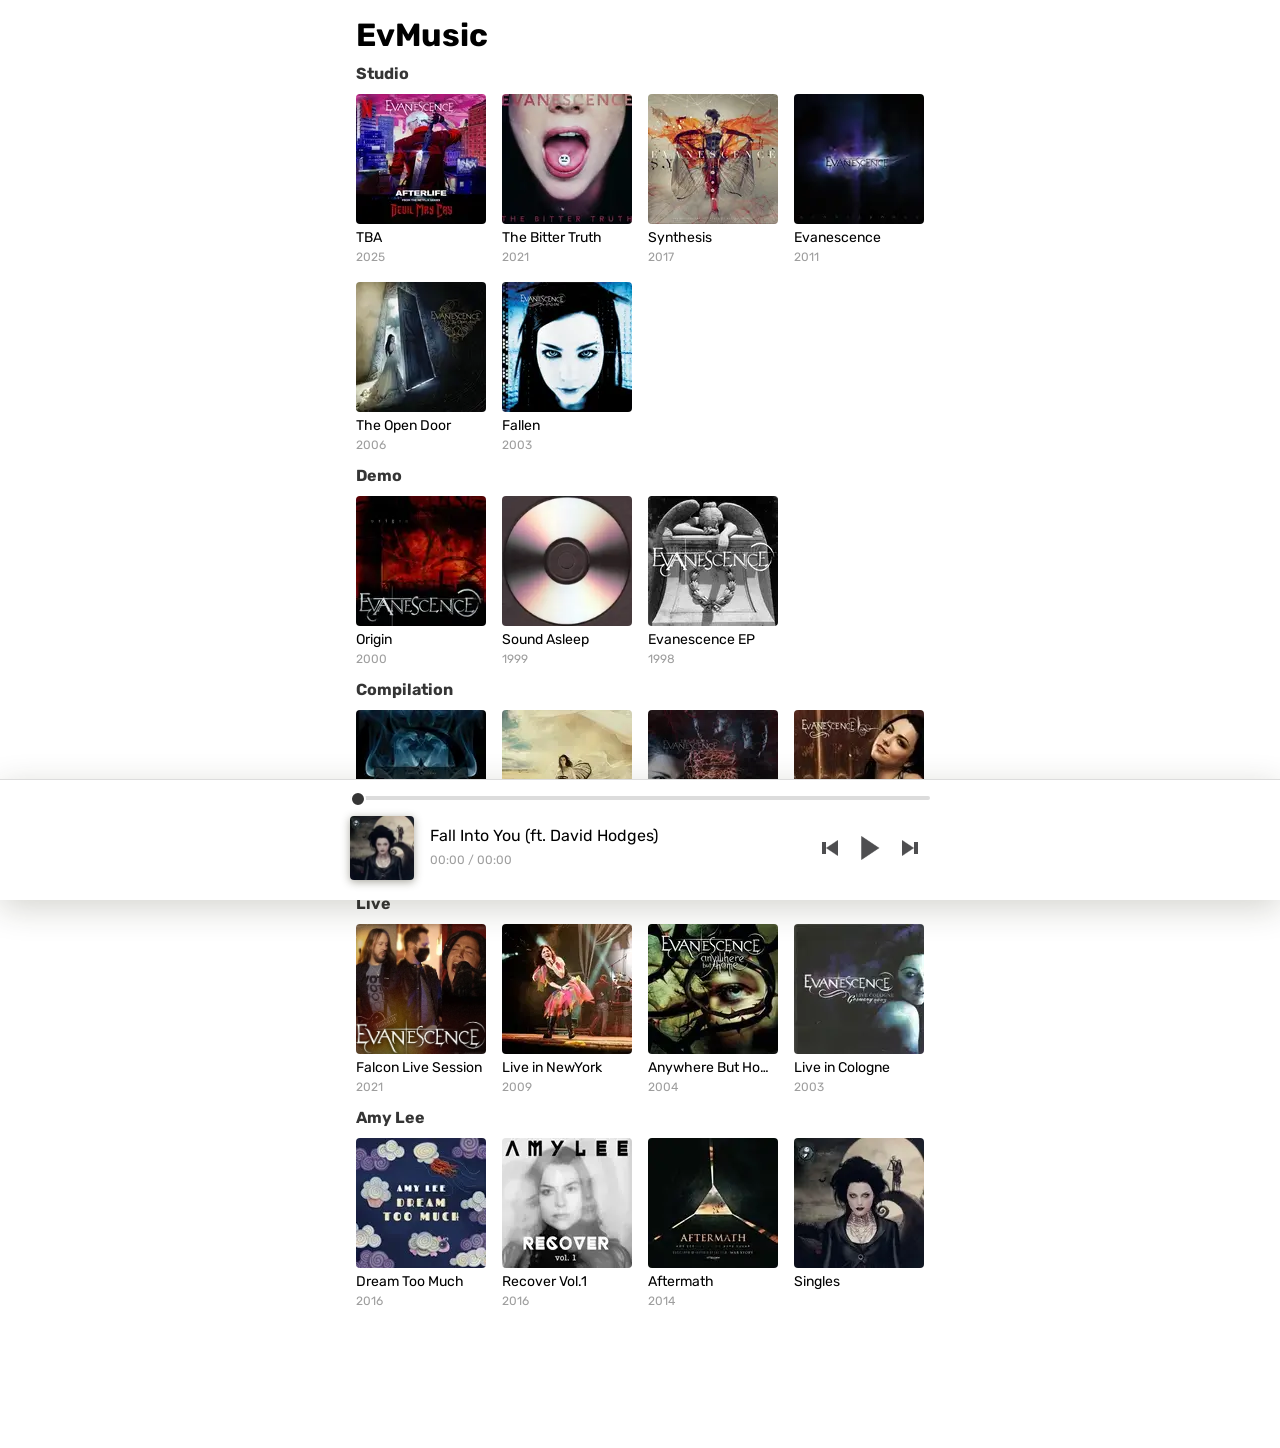
==== ev/index.html @ 323cc3c4 "add ev" ====
<!DOCTYPE html>
<html lang="en">
<head>
	<meta http-equiv="Content-Type" content="text/html; charset=windows-1252">
	<meta name="viewport" content="width=device-width, initial-scale=1.0">
	<title>Evanescence Music</title>
	<link rel="icon" href="./content/favicon.ico">

	<link rel="preconnect" href="https://fonts.googleapis.com">
	<link rel="preconnect" href="https://fonts.gstatic.com" crossorigin>
	<link href="https://fonts.googleapis.com/css2?family=Rubik:ital,wght@0,300..900;1,300..900&display=swap" rel="stylesheet">

	<link rel="stylesheet" type="text/css" href="./content/style.css">
</head>
<body>
	<div id="app"></div>

	<div id="player" class="player">
		<div class="player_content">
			<audio id="track">
				<source id="track-source" src="" type="audio/mpeg" />
			</audio>
			<div id="player-container">
				<div id="timeline">
					<div id="scrub"></div>
					<div id="playhead"></div>
				</div>
				<img id="thumb" src="" />
				<div id="controls-container">
					<div id="track-name"></div>
					<div id="time-bar">
						<div id="time-holder">
							<div id="is-left">
								<span id="current-time">00:00</span>
							</div>/
							<div id="is-right">
								<span id="duration-time">
									<span>0</span>:<span>00</span>
								</span>
							</div>
						</div>
					</div>
					<div class="controls">
						<div id="play-prev"></div>
						<div id="play-pause" class="play"></div>
						<div id="play-next"></div>
						<div id="repeat" repeat="0" style="display: none"></div>
					</div>
				</div>
			</div>
		</div>
	</div>

	<script src="./database/db.js" type="text/javascript"></script>
	<script src="./content/main.js" type="text/javascript"></script>
	<script src="./content/player.js" type="text/javascript"></script>
</body>
</html>
---- ev/content/style.css ----
:root {
	--black: #353535;
	--base-gray: #DCDCDC;
	--gold: #DEB887;
	--gray: #9E9E9E;
	--white: #FFFFFF;
}

body {
	width: 600px;
	min-width: 320px;
	margin: 0 auto;
	padding: 0 0 120px 0;
	box-sizing: border-box;
	font-family: Rubik, Tahoma, Arial, sans-serif;
	user-select: none;
}

h1 {
	margin: 1rem 1rem .5rem 1rem;
}

h4 {
	margin: 0;
	padding: 0 1rem;
	font-size: 1rem;
	line-height: 1.5rem;
	color: var(--black);
}

	h4.active:hover,
	h4 .active:focus {
		cursor: pointer;
		color: var(--gold);
	}

		h4.active:hover span,
		h4.active:focus span {
			background-image: url([data-uri]);
		}

	h4 span {
		float: left;
		width: 1.5rem;
		height: 1.5rem;
		color: var(--gold);
		margin-left: -.5rem;
		background-size: 1.5rem;
		background-image: url([data-uri]);
	}

.album-container {
	height: 100%;
	width: 100%;
	overflow: hidden;
}

	.album-container:last-child {
		margin-bottom: .5rem;
	}

.album-container-block {
	width: 100%;
	padding-bottom: .125rem;
	overflow: auto;
	white-space: normal;
}

.album {
	vertical-align: top;
	display: inline-block;
	padding: .5rem 0 .5rem 1rem;
	box-sizing: border-box;
}

	.album:last-child {
		padding-right: 1rem;
	}

	.album:hover:not(.album-full),
	.album:focus:not(.album-full) {
		opacity: .5;
		cursor: pointer;
	}

	.album img {
		width: 130px;
		height: 130px;
		border-radius: .25rem;
	}

	.album p {
		margin: 0;
		max-width: 130px;
		font-size: .875rem;
		line-height: 1.25rem;
		overflow: hidden;
		white-space: nowrap;
		text-overflow: ellipsis;
	}

		.album p.date {
			font-size: .75rem;
			line-height: 1.125rem;
			color: var(--gray);
		}

	.album.album-full {
		width: 100%;
		padding: .5rem 1rem;
	}

.player {
	left: 0;
	right: 0;
	bottom: 0;
	padding: 0 .5rem;
	padding-top: 1rem;
	position: fixed;
	z-index: 99;
	background: var(--white);
	border-top: 1px solid var(--base-gray);
	box-shadow: 0 .5rem 2rem rgb(41 40 16 / 20%);
}

.player_content {
	width: 580px;
	margin: 0 auto;
}

#player-container {
	width: 100%;
	position: relative;
	padding-bottom: 1rem;
	display: inline-block;
}

#timeline {
	z-index: 9;
	float: left;
	width: 100%;
	height: .25rem;
	cursor: pointer;
	border-radius: .25rem;
	margin-bottom: 1rem;
	background: var(--base-gray);
}

#scrub {
	float: left;
	height: .25rem;
	border: none;
	background-color: var(--gold);
}

#playhead {
	width: .75rem;
	height: .75rem;
	margin-top: -5px;
	border-radius: .5rem;
	background: var(--black);
	border: .125rem solid var(--white);
}

#thumb {
	float: left;
	width: 4rem;
	height: 4rem;
	border-radius: .25rem;
	box-shadow: 0 .125rem .5rem rgb(41 40 16 / 41%);
}

#time-bar {
	left: 1rem;
	position: absolute;
}

#time-holder {
	font-size: .75rem;
	line-height: 1rem;
	color: var(--gray);
}

#is-right,
#is-left {
	display: inline;
	bottom: auto;
}

#controls-container {
	float: left;
	display: block;
	padding: .5rem 0px;
	width: calc(100% - 4rem);
	position: relative;
}

#track-name {
	font-size: 1rem;
	line-height: 1.5rem;
	overflow: hidden;
	white-space: nowrap;
	text-overflow: ellipsis;
	padding: 0 0 0 1rem;
	display: inline-block;
	width: calc(100% - 8.5rem);
}

#controls-container .controls {
	display: inline-block;
	float: right;
}

.controls div {
	cursor: pointer;
	width: 2.5rem;
	height: 3rem;
	float: left;
	z-index: 2;
	background-repeat: no-repeat;
	background-position: center;
	background-size: 1rem;
}

	.controls div:hover,
	.controls div:focus {
		filter: invert(1);
	}

#play-pause {
	background-size: 1.5rem;
}

	#play-pause.play {
		background-image: url([data-uri]);
	}

	#play-pause.pause {
		background-image: url([data-uri]) !important;
	}

#play-prev,
#play-next {
	background-image: url([data-uri]);
}

#play-next {
	transform: rotate(180deg);
}

#repeat {
	background-image: url([data-uri]);
}

	#repeat.icon-repeat-again {
		transform: rotate(90deg);
		background-image: url([data-uri]);
	}

.song-list {
	width: 100%;
	padding: 0 1rem;
	display: inline-block;
	box-sizing: border-box;
}

.song {
	font-size: .875rem;
	line-height: 2.5rem;
	margin-top: -1px;
	border-top: 1px solid var(--base-gray);
	float: left;
	width: 100%;
	box-sizing: border-box;
}

	.song.active,
	.song:hover,
	.song:focus {
		z-index: 2;
		cursor: pointer;
		position: relative;
		color: var(--white);
		background: var(--gold);
		padding: 0 .5rem;
		margin-left: -.5rem;
		border-radius: .25rem;
		width: calc(100% + 1rem);
	}

	.song .number {
		float: left;
		width: 1.5rem;
	}

	.song .duration {
		float: right;
	}

@media (width < 600px) {
	body, .player_content {
		width: 100%;
	}

	.album-container {
		height: 11.5rem;
	}

	.album-container-block {
		overflow-y: hide;
		overflow-x: scroll;
		white-space: nowrap;
		-webkit-overflow-scrolling: touch;
	}
}
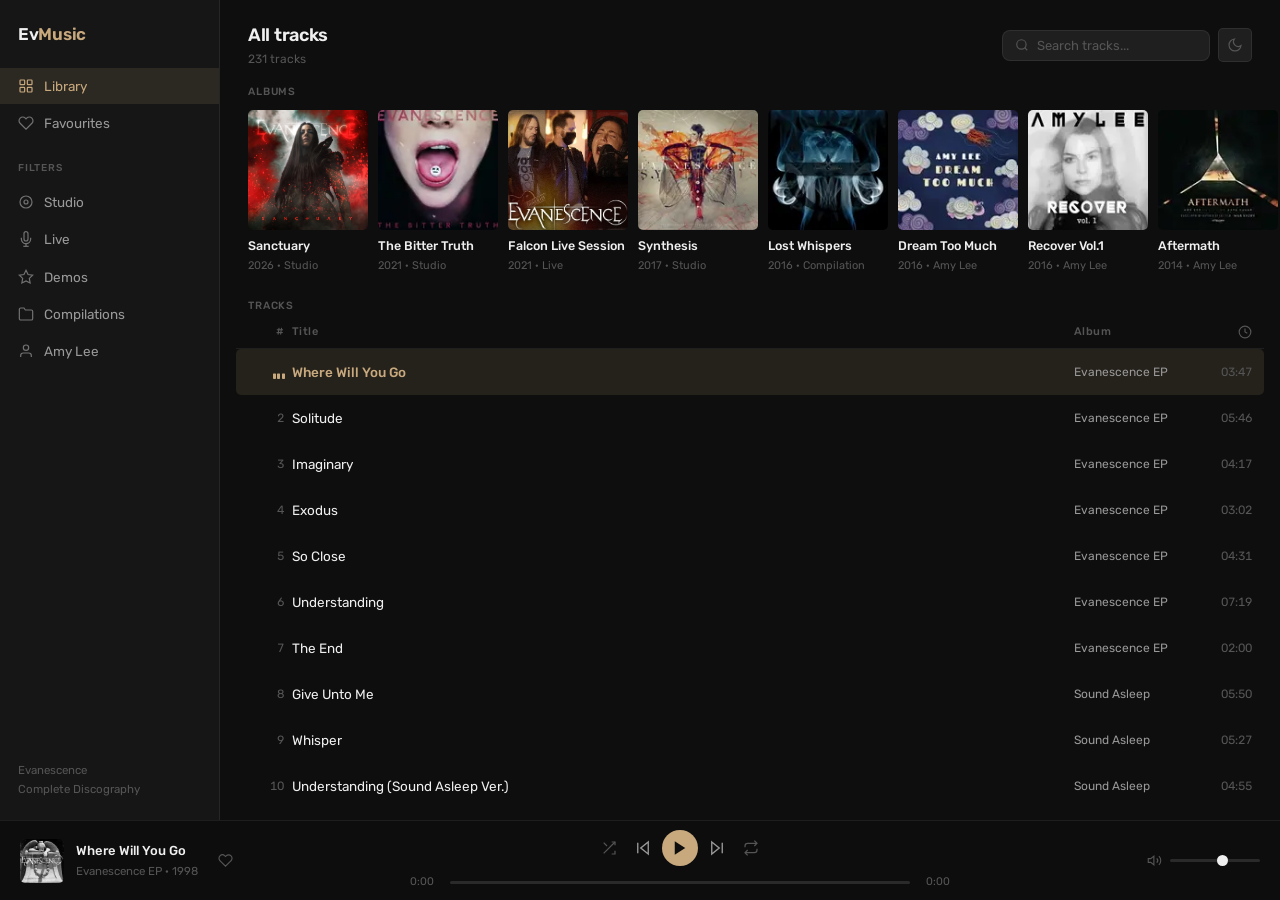
==== commit 04394911: "Claude Design" ====
--- a/ev/index.html
+++ b/ev/index.html
@@ -1,58 +1,155 @@
 <!DOCTYPE html>
 <html lang="en">
 <head>
-	<meta http-equiv="Content-Type" content="text/html; charset=windows-1252">
+	<meta charset="UTF-8">
 	<meta name="viewport" content="width=device-width, initial-scale=1.0">
-	<title>Evanescence Music</title>
-	<link rel="icon" href="./content/favicon.ico">
-
+	<title>EvMusic</title>
 	<link rel="preconnect" href="https://fonts.googleapis.com">
 	<link rel="preconnect" href="https://fonts.gstatic.com" crossorigin>
-	<link href="https://fonts.googleapis.com/css2?family=Rubik:ital,wght@0,300..900;1,300..900&display=swap" rel="stylesheet">
-
-	<link rel="stylesheet" type="text/css" href="./content/style.css">
+	<link href="https://fonts.googleapis.com/css2?family=Rubik:wght@300;400;500;600&display=swap" rel="stylesheet">
+	<link rel="stylesheet" href="./content/style.css">
 </head>
 <body>
-	<div id="app"></div>
 
-	<div id="player" class="player">
-		<div class="player_content">
-			<audio id="track">
-				<source id="track-source" src="" type="audio/mpeg" />
-			</audio>
-			<div id="player-container">
-				<div id="timeline">
-					<div id="scrub"></div>
-					<div id="playhead"></div>
+<div class="layout">
+	<aside class="sidebar" id="sidebar">
+		<div class="sidebar-logo">Ev<span>Music</span></div>
+
+		<nav class="sidebar-nav">
+			<div class="nav-item active" data-view="all">
+				<svg width="16" height="16" viewBox="0 0 24 24" fill="none" stroke="currentColor" stroke-width="1.8"><rect x="3" y="3" width="7" height="7" rx="1"/><rect x="14" y="3" width="7" height="7" rx="1"/><rect x="3" y="14" width="7" height="7" rx="1"/><rect x="14" y="14" width="7" height="7" rx="1"/></svg>
+				Library
+			</div>
+			<div class="nav-item" data-view="favourites">
+				<svg width="16" height="16" viewBox="0 0 24 24" fill="none" stroke="currentColor" stroke-width="1.8"><path d="M20.84 4.61a5.5 5.5 0 0 0-7.78 0L12 5.67l-1.06-1.06a5.5 5.5 0 0 0-7.78 7.78l1.06 1.06L12 21.23l7.78-7.78 1.06-1.06a5.5 5.5 0 0 0 0-7.78z"/></svg>
+				Favourites
+			</div>
+		</nav>
+
+		<div class="sidebar-section">Filters</div>
+		<nav class="sidebar-nav">
+			<div class="nav-item filter-item" data-type="Studio">
+				<svg width="16" height="16" viewBox="0 0 24 24" fill="none" stroke="currentColor" stroke-width="1.8"><circle cx="12" cy="12" r="9"/><circle cx="12" cy="12" r="3"/></svg>
+				Studio
+			</div>
+			<div class="nav-item filter-item" data-type="Live">
+				<svg width="16" height="16" viewBox="0 0 24 24" fill="none" stroke="currentColor" stroke-width="1.8"><path d="M12 1a3 3 0 0 0-3 3v8a3 3 0 0 0 6 0V4a3 3 0 0 0-3-3z"/><path d="M19 10v2a7 7 0 0 1-14 0v-2"/><line x1="12" y1="19" x2="12" y2="23"/><line x1="8" y1="23" x2="16" y2="23"/></svg>
+				Live
+			</div>
+			<div class="nav-item filter-item" data-type="Demo">
+				<svg width="16" height="16" viewBox="0 0 24 24" fill="none" stroke="currentColor" stroke-width="1.8"><polygon points="12 2 15.09 8.26 22 9.27 17 14.14 18.18 21.02 12 17.77 5.82 21.02 7 14.14 2 9.27 8.91 8.26 12 2"/></svg>
+				Demos
+			</div>
+			<div class="nav-item filter-item" data-type="Compilation">
+				<svg width="16" height="16" viewBox="0 0 24 24" fill="none" stroke="currentColor" stroke-width="1.8"><path d="M22 19a2 2 0 0 1-2 2H4a2 2 0 0 1-2-2V5a2 2 0 0 1 2-2h5l2 3h9a2 2 0 0 1 2 2z"/></svg>
+				Compilations
+			</div>
+			<div class="nav-item filter-item" data-type="Amy Lee">
+				<svg width="16" height="16" viewBox="0 0 24 24" fill="none" stroke="currentColor" stroke-width="1.8"><path d="M20 21v-2a4 4 0 0 0-4-4H8a4 4 0 0 0-4 4v2"/><circle cx="12" cy="7" r="4"/></svg>
+				Amy Lee
+			</div>
+		</nav>
+
+		<div class="sidebar-footer">
+			Evanescence<br>Complete Discography
+		</div>
+	</aside>
+
+	<div class="main">
+		<div class="main-header">
+			<div class="main-header-left">
+				<button class="menu-btn" id="menu-btn" aria-label="Menu">
+					<svg width="18" height="18" viewBox="0 0 24 24" fill="none" stroke="currentColor" stroke-width="1.8"><line x1="3" y1="6" x2="21" y2="6"/><line x1="3" y1="12" x2="21" y2="12"/><line x1="3" y1="18" x2="21" y2="18"/></svg>
+				</button>
+				<div>
+					<div class="main-title" id="main-title">All tracks</div>
+					<div class="main-sub" id="main-sub">Loading...</div>
 				</div>
-				<img id="thumb" src="" />
-				<div id="controls-container">
-					<div id="track-name"></div>
-					<div id="time-bar">
-						<div id="time-holder">
-							<div id="is-left">
-								<span id="current-time">00:00</span>
-							</div>/
-							<div id="is-right">
-								<span id="duration-time">
-									<span>0</span>:<span>00</span>
-								</span>
-							</div>
-						</div>
-					</div>
-					<div class="controls">
-						<div id="play-prev"></div>
-						<div id="play-pause" class="play"></div>
-						<div id="play-next"></div>
-						<div id="repeat" repeat="0" style="display: none"></div>
+			</div>
+			<div class="header-right">
+				<div class="header-search">
+					<svg width="14" height="14" viewBox="0 0 24 24" fill="none" stroke="currentColor" stroke-width="2"><circle cx="11" cy="11" r="8"/><line x1="21" y1="21" x2="16.65" y2="16.65"/></svg>
+					<input type="text" id="search-input" placeholder="Search tracks..." autocomplete="off">
+				</div>
+				<button class="theme-btn" id="theme-btn" aria-label="Toggle theme" title="Toggle theme">
+					<svg class="icon-moon" width="16" height="16" viewBox="0 0 24 24" fill="none" stroke="currentColor" stroke-width="1.8"><path d="M21 12.79A9 9 0 1 1 11.21 3 7 7 0 0 0 21 12.79z"/></svg>
+					<svg class="icon-sun" width="16" height="16" viewBox="0 0 24 24" fill="none" stroke="currentColor" stroke-width="1.8" style="display:none"><circle cx="12" cy="12" r="5"/><line x1="12" y1="1" x2="12" y2="3"/><line x1="12" y1="21" x2="12" y2="23"/><line x1="4.22" y1="4.22" x2="5.64" y2="5.64"/><line x1="18.36" y1="18.36" x2="19.78" y2="19.78"/><line x1="1" y1="12" x2="3" y2="12"/><line x1="21" y1="12" x2="23" y2="12"/><line x1="4.22" y1="19.78" x2="5.64" y2="18.36"/><line x1="18.36" y1="5.64" x2="19.78" y2="4.22"/></svg>
+				</button>
+			</div>
+		</div>
+
+		<div id="app-content">
+			<div class="section-label">Albums</div>
+			<div class="albums-row" id="albums-row"></div>
+
+			<div class="section-label" style="margin-top:20px">Tracks</div>
+			<div class="tracklist-container">
+				<div class="tracklist-header">
+					<div class="th-num">#</div>
+					<div class="th-title">Title</div>
+					<div class="th-album">Album</div>
+					<div class="th-dur">
+						<svg width="14" height="14" viewBox="0 0 24 24" fill="none" stroke="currentColor" stroke-width="2"><circle cx="12" cy="12" r="10"/><polyline points="12 6 12 12 16 14"/></svg>
 					</div>
 				</div>
+				<div id="tracklist"></div>
 			</div>
 		</div>
 	</div>
+</div>
 
-	<script src="./database/db.js" type="text/javascript"></script>
-	<script src="./content/main.js" type="text/javascript"></script>
-	<script src="./content/player.js" type="text/javascript"></script>
+<div class="player-bar" id="player-bar">
+	<div class="now-playing" id="now-playing">
+		<div class="np-cover" id="np-cover">
+			<svg width="22" height="22" viewBox="0 0 24 24" fill="none" stroke="currentColor" stroke-width="1.5"><circle cx="12" cy="12" r="9"/><circle cx="12" cy="12" r="3"/><line x1="12" y1="3" x2="12" y2="9"/></svg>
+		</div>
+		<div class="np-info">
+			<div class="np-title" id="np-title">Not playing</div>
+			<div class="np-artist" id="np-artist">—</div>
+		</div>
+		<button class="np-like" id="np-like" aria-label="Like">
+			<svg width="15" height="15" viewBox="0 0 24 24" fill="none" stroke="currentColor" stroke-width="1.8"><path d="M20.84 4.61a5.5 5.5 0 0 0-7.78 0L12 5.67l-1.06-1.06a5.5 5.5 0 0 0-7.78 7.78l1.06 1.06L12 21.23l7.78-7.78 1.06-1.06a5.5 5.5 0 0 0 0-7.78z"/></svg>
+		</button>
+	</div>
+
+	<div class="player-center">
+		<div class="ctrl-btns">
+			<button class="ctrl-btn" id="btn-shuffle" aria-label="Shuffle">
+				<svg width="16" height="16" viewBox="0 0 24 24" fill="none" stroke="currentColor" stroke-width="1.8"><polyline points="16 3 21 3 21 8"/><line x1="4" y1="20" x2="21" y2="3"/><polyline points="21 16 21 21 16 21"/><line x1="4" y1="4" x2="9" y2="9"/></svg>
+			</button>
+			<button class="ctrl-btn ctrl-prev" id="btn-prev" aria-label="Previous">
+				<svg width="18" height="18" viewBox="0 0 24 24" fill="none" stroke="currentColor" stroke-width="1.8"><polygon points="19 20 9 12 19 4 19 20"/><line x1="5" y1="19" x2="5" y2="5"/></svg>
+			</button>
+			<button class="ctrl-btn-play" id="btn-play" aria-label="Play/Pause">
+				<svg id="play-icon" width="18" height="18" viewBox="0 0 24 24" fill="currentColor"><polygon points="5 3 19 12 5 21 5 3"/></svg>
+			</button>
+			<button class="ctrl-btn ctrl-next" id="btn-next" aria-label="Next">
+				<svg width="18" height="18" viewBox="0 0 24 24" fill="none" stroke="currentColor" stroke-width="1.8"><polygon points="5 4 15 12 5 20 5 4"/><line x1="19" y1="5" x2="19" y2="19"/></svg>
+			</button>
+			<button class="ctrl-btn" id="btn-repeat" aria-label="Repeat">
+				<svg width="16" height="16" viewBox="0 0 24 24" fill="none" stroke="currentColor" stroke-width="1.8"><polyline points="17 1 21 5 17 9"/><path d="M3 11V9a4 4 0 0 1 4-4h14"/><polyline points="7 23 3 19 7 15"/><path d="M21 13v2a4 4 0 0 1-4 4H3"/></svg>
+			</button>
+		</div>
+		<div class="timeline-wrap">
+			<span class="time-label" id="t-cur">0:00</span>
+			<div class="timeline-track" id="tl-track">
+				<div class="timeline-fill" id="tl-fill"></div>
+				<div class="timeline-thumb" id="tl-thumb"></div>
+			</div>
+			<span class="time-label" id="t-dur">0:00</span>
+		</div>
+	</div>
+
+	<div class="vol-side">
+		<svg width="15" height="15" viewBox="0 0 24 24" fill="none" stroke="currentColor" stroke-width="1.8"><polygon points="11 5 6 9 2 9 2 15 6 15 11 19 11 5"/><path d="M15.54 8.46a5 5 0 0 1 0 7.07"/><path d="M19.07 4.93a10 10 0 0 1 0 14.14"/></svg>
+		<input type="range" id="vol-slider" min="0" max="100" value="60" aria-label="Volume">
+	</div>
+</div>
+
+<div class="sidebar-overlay" id="sidebar-overlay"></div>
+
+<script src="./database/db.js"></script>
+<script src="./content/main.js"></script>
+<script src="./content/player.js"></script>
 </body>
 </html>
--- a/ev/content/style.css
+++ b/ev/content/style.css
@@ -1,315 +1,691 @@
+/* ===== Reset & Variables ===== */
+*, *::before, *::after { box-sizing: border-box; margin: 0; padding: 0; }
+
 :root {
-	--black: #353535;
-	--base-gray: #DCDCDC;
-	--gold: #DEB887;
-	--gray: #9E9E9E;
-	--white: #FFFFFF;
-}
-
-body {
-	width: 600px;
-	min-width: 320px;
-	margin: 0 auto;
-	padding: 0 0 120px 0;
-	box-sizing: border-box;
-	font-family: Rubik, Tahoma, Arial, sans-serif;
+	/* Dark theme (default) */
+	--bg:        #0e0e0e;
+	--bg2:       #161616;
+	--bg3:       #1f1f1f;
+	--bg4:       #2a2a2a;
+	--border:    rgba(255,255,255,0.07);
+	--border2:   rgba(255,255,255,0.13);
+	--text:      #efefef;
+	--text2:     #999;
+	--text3:     #555;
+	--accent:    #c8a97e;
+	--accent-h:  #d9bb90;
+	--accent-bg: rgba(200,169,126,0.12);
+	--player-h:  80px;
+	--sidebar-w: 220px;
+	--radius:    8px;
+	--radius-sm: 5px;
+	--trans:     0.15s ease;
+}
+
+/* ===== Light Theme ===== */
+[data-theme="light"] {
+	--bg:        #f5f4f0;
+	--bg2:       #ffffff;
+	--bg3:       #eeece8;
+	--bg4:       #e0ddd8;
+	--border:    rgba(0,0,0,0.08);
+	--border2:   rgba(0,0,0,0.14);
+	--text:      #1a1a1a;
+	--text2:     #666;
+	--text3:     #aaa;
+	--accent:    #a07848;
+	--accent-h:  #b58a58;
+	--accent-bg: rgba(160,120,72,0.08);
+}
+
+html, body {
+	height: 100%;
+	background: var(--bg);
+	color: var(--text);
+	font-family: 'Rubik', system-ui, -apple-system, sans-serif;
+	font-size: 14px;
+	line-height: 1.5;
+	-webkit-font-smoothing: antialiased;
+	overflow: hidden;
+}
+
+button {
+	background: none;
+	border: none;
+	cursor: pointer;
+	color: inherit;
+	font-family: inherit;
+	font-size: inherit;
+	padding: 0;
+}
+
+input { font-family: inherit; }
+
+/* ===== Layout ===== */
+.layout {
+	display: flex;
+	height: 100vh;
+	padding-bottom: var(--player-h);
+}
+
+/* ===== Sidebar ===== */
+.sidebar {
+	width: var(--sidebar-w);
+	flex-shrink: 0;
+	background: var(--bg2);
+	border-right: 0.5px solid var(--border);
+	display: flex;
+	flex-direction: column;
+	padding: 22px 0 20px;
+	overflow-y: auto;
+	z-index: 20;
+	transition: transform var(--trans);
+}
+
+.sidebar-logo {
+	font-size: 17px;
+	font-weight: 600;
+	letter-spacing: -0.3px;
+	color: var(--text);
+	padding: 0 18px 20px;
+}
+.sidebar-logo span { color: var(--accent); }
+
+.sidebar-nav { display: flex; flex-direction: column; gap: 1px; margin-bottom: 4px; }
+
+.sidebar-section {
+	font-size: 10px;
+	font-weight: 500;
+	letter-spacing: 0.08em;
+	text-transform: uppercase;
+	color: var(--text3);
+	padding: 16px 18px 8px;
+}
+
+.nav-item {
+	display: flex;
+	align-items: center;
+	gap: 10px;
+	padding: 8px 18px;
+	font-size: 13.5px;
+	color: var(--text2);
+	cursor: pointer;
+	border-radius: 0;
+	transition: color var(--trans), background var(--trans);
+}
+.nav-item svg { flex-shrink: 0; opacity: 0.7; }
+.nav-item:hover { color: var(--text); background: rgba(255,255,255,0.04); }
+.nav-item.active { color: var(--accent); background: var(--accent-bg); }
+.nav-item.active svg { opacity: 1; }
+
+.sidebar-footer {
+	margin-top: auto;
+	padding: 20px 18px 0;
+	font-size: 11.5px;
+	color: var(--text3);
+	line-height: 1.7;
+}
+
+.sidebar-overlay {
+	display: none;
+	position: fixed;
+	inset: 0;
+	background: rgba(0,0,0,0.6);
+	z-index: 19;
+}
+
+/* ===== Main Content ===== */
+.main {
+	flex: 1;
+	display: flex;
+	flex-direction: column;
+	min-width: 0;
+	overflow: hidden;
+}
+
+.main-header {
+	display: flex;
+	align-items: center;
+	justify-content: space-between;
+	padding: 22px 28px 16px;
+	gap: 16px;
+	flex-shrink: 0;
+}
+
+.main-header-left {
+	display: flex;
+	align-items: center;
+	gap: 12px;
+	min-width: 0;
+}
+
+.menu-btn {
+	display: none;
+	align-items: center;
+	justify-content: center;
+	width: 34px;
+	height: 34px;
+	border-radius: var(--radius-sm);
+	color: var(--text2);
+	flex-shrink: 0;
+	transition: color var(--trans), background var(--trans);
+}
+.menu-btn:hover { color: var(--text); background: var(--bg3); }
+
+.main-title {
+	font-size: 18px;
+	font-weight: 600;
+	letter-spacing: -0.3px;
+	white-space: nowrap;
+	overflow: hidden;
+	text-overflow: ellipsis;
+}
+.main-sub {
+	font-size: 12px;
+	color: var(--text3);
+	margin-top: 1px;
+}
+
+.header-search {
+	display: flex;
+	align-items: center;
+	gap: 8px;
+	background: var(--bg3);
+	border: 0.5px solid var(--border);
+	border-radius: var(--radius);
+	padding: 7px 12px;
+	flex-shrink: 0;
+	transition: border-color var(--trans);
+}
+.header-search:focus-within { border-color: var(--border2); }
+.header-search svg { color: var(--text3); flex-shrink: 0; }
+.header-search input {
+	background: none;
+	border: none;
+	outline: none;
+	color: var(--text);
+	font-size: 13px;
+	width: 160px;
+}
+.header-search input::placeholder { color: var(--text3); }
+
+#app-content {
+	flex: 1;
+	overflow-y: auto;
+	scrollbar-width: thin;
+	scrollbar-color: var(--bg4) transparent;
+	padding-bottom: 24px;
+}
+#app-content::-webkit-scrollbar { width: 4px; }
+#app-content::-webkit-scrollbar-thumb { background: var(--bg4); border-radius: 2px; }
+
+/* ===== Section Labels ===== */
+.section-label {
+	font-size: 10.5px;
+	font-weight: 500;
+	letter-spacing: 0.08em;
+	text-transform: uppercase;
+	color: var(--text3);
+	padding: 0 28px 10px;
+}
+
+/* ===== Albums Row ===== */
+.albums-row {
+	display: flex;
+	gap: 10px;
+	padding: 0 28px 4px;
+	overflow-x: auto;
+	scrollbar-width: none;
+}
+.albums-row::-webkit-scrollbar { display: none; }
+
+.album-card {
+	flex-shrink: 0;
+	width: 120px;
+	cursor: pointer;
+	transition: opacity var(--trans);
+}
+.album-card:hover { opacity: 0.7; }
+
+.album-card-cover {
+	width: 120px;
+	height: 120px;
+	border-radius: var(--radius-sm);
+	background: var(--bg3);
+	overflow: hidden;
+	position: relative;
+	display: flex;
+	align-items: center;
+	justify-content: center;
+}
+.album-card-cover img {
+	width: 100%;
+	height: 100%;
+	object-fit: cover;
+	display: block;
+}
+.album-card-cover .cover-placeholder {
+	color: var(--text3);
+	opacity: 0.6;
+}
+.album-card-cover .cover-placeholder svg { width: 36px; height: 36px; }
+
+.album-card .a-name {
+	font-size: 12.5px;
+	font-weight: 500;
+	margin-top: 7px;
+	white-space: nowrap;
+	overflow: hidden;
+	text-overflow: ellipsis;
+}
+.album-card .a-meta {
+	font-size: 11px;
+	color: var(--text3);
+	margin-top: 2px;
+}
+
+/* ===== Track List ===== */
+.tracklist-container {
+	padding: 0 16px;
+}
+
+.tracklist-header {
+	display: grid;
+	grid-template-columns: 36px 1fr 120px 50px;
+	gap: 0 8px;
+	padding: 0 12px 8px;
+	font-size: 11px;
+	font-weight: 500;
+	letter-spacing: 0.04em;
+	color: var(--text3);
+	border-bottom: 0.5px solid var(--border);
 	user-select: none;
 }
-
-h1 {
-	margin: 1rem 1rem .5rem 1rem;
-}
-
-h4 {
-	margin: 0;
-	padding: 0 1rem;
-	font-size: 1rem;
-	line-height: 1.5rem;
-	color: var(--black);
-}
-
-	h4.active:hover,
-	h4 .active:focus {
-		cursor: pointer;
-		color: var(--gold);
-	}
-
-		h4.active:hover span,
-		h4.active:focus span {
-			background-image: url([data-uri]);
-		}
-
-	h4 span {
-		float: left;
-		width: 1.5rem;
-		height: 1.5rem;
-		color: var(--gold);
-		margin-left: -.5rem;
-		background-size: 1.5rem;
-		background-image: url([data-uri]);
-	}
-
-.album-container {
+.th-num { text-align: right; }
+.th-dur { text-align: right; display: flex; justify-content: flex-end; align-items: center; }
+
+.track-row {
+	display: grid;
+	grid-template-columns: 36px 1fr 120px 50px;
+	gap: 0 8px;
+	padding: 0 12px;
+	align-items: center;
+	height: 46px;
+	border-radius: var(--radius-sm);
+	cursor: pointer;
+	transition: background var(--trans);
+	position: relative;
+}
+.track-row:hover { background: var(--bg3); }
+.track-row.active { background: var(--accent-bg); }
+.track-row.active .t-name { color: var(--accent); font-weight: 500; }
+.track-row.active .t-num { color: var(--accent); }
+
+.t-num {
+	text-align: right;
+	font-size: 12px;
+	color: var(--text3);
+	font-variant-numeric: tabular-nums;
+}
+.t-name {
+	font-size: 13.5px;
+	white-space: nowrap;
+	overflow: hidden;
+	text-overflow: ellipsis;
+	padding-right: 8px;
+}
+.t-album {
+	font-size: 12px;
+	color: var(--text2);
+	white-space: nowrap;
+	overflow: hidden;
+	text-overflow: ellipsis;
+}
+.t-dur {
+	font-size: 12px;
+	color: var(--text3);
+	text-align: right;
+	font-variant-numeric: tabular-nums;
+}
+
+.t-playing-icon {
+	display: none;
+	align-items: center;
+	justify-content: flex-end;
+}
+.track-row.active .t-num { display: none; }
+.track-row.active .t-playing-icon { display: flex; }
+
+@keyframes bars {
+	0%, 100% { transform: scaleY(0.4); }
+	50%       { transform: scaleY(1);   }
+}
+.playing-bars {
+	display: flex;
+	align-items: flex-end;
+	gap: 2px;
+	height: 14px;
+}
+.playing-bars span {
+	display: block;
+	width: 2.5px;
 	height: 100%;
-	width: 100%;
-	overflow: hidden;
-}
-
-	.album-container:last-child {
-		margin-bottom: .5rem;
-	}
-
-.album-container-block {
-	width: 100%;
-	padding-bottom: .125rem;
-	overflow: auto;
-	white-space: normal;
-}
-
-.album {
-	vertical-align: top;
-	display: inline-block;
-	padding: .5rem 0 .5rem 1rem;
-	box-sizing: border-box;
-}
-
-	.album:last-child {
-		padding-right: 1rem;
-	}
-
-	.album:hover:not(.album-full),
-	.album:focus:not(.album-full) {
-		opacity: .5;
-		cursor: pointer;
-	}
-
-	.album img {
-		width: 130px;
-		height: 130px;
-		border-radius: .25rem;
-	}
-
-	.album p {
-		margin: 0;
-		max-width: 130px;
-		font-size: .875rem;
-		line-height: 1.25rem;
-		overflow: hidden;
-		white-space: nowrap;
-		text-overflow: ellipsis;
-	}
-
-		.album p.date {
-			font-size: .75rem;
-			line-height: 1.125rem;
-			color: var(--gray);
-		}
-
-	.album.album-full {
-		width: 100%;
-		padding: .5rem 1rem;
-	}
-
-.player {
+	background: var(--accent);
+	border-radius: 1px;
+	transform-origin: bottom;
+	animation: bars 0.8s ease-in-out infinite;
+}
+.playing-bars span:nth-child(2) { animation-delay: 0.15s; }
+.playing-bars span:nth-child(3) { animation-delay: 0.3s;  }
+
+.track-row.active.paused .playing-bars span {
+	animation-play-state: paused;
+	transform: scaleY(0.4);
+}
+
+.no-results {
+	padding: 40px 28px;
+	text-align: center;
+	color: var(--text3);
+	font-size: 13px;
+}
+
+/* ===== Player Bar ===== */
+.player-bar {
+	position: fixed;
+	bottom: 0;
 	left: 0;
 	right: 0;
-	bottom: 0;
-	padding: 0 .5rem;
-	padding-top: 1rem;
-	position: fixed;
-	z-index: 99;
-	background: var(--white);
-	border-top: 1px solid var(--base-gray);
-	box-shadow: 0 .5rem 2rem rgb(41 40 16 / 20%);
-}
-
-.player_content {
-	width: 580px;
-	margin: 0 auto;
-}
-
-#player-container {
+	height: var(--player-h);
+	background: rgba(14,14,14,0.97);
+	border-top: 0.5px solid var(--border);
+	display: flex;
+	align-items: center;
+	padding: 0 20px;
+	gap: 16px;
+	z-index: 100;
+}
+
+/* Now playing */
+.now-playing {
+	display: flex;
+	align-items: center;
+	gap: 12px;
+	width: 220px;
+	flex-shrink: 0;
+	min-width: 0;
+}
+
+.np-cover {
+	width: 44px;
+	height: 44px;
+	border-radius: var(--radius-sm);
+	background: var(--bg3);
+	flex-shrink: 0;
+	overflow: hidden;
+	display: flex;
+	align-items: center;
+	justify-content: center;
+	color: var(--text3);
+	transition: opacity var(--trans);
+}
+.np-cover img { width: 100%; height: 100%; object-fit: cover; display: block; }
+
+.np-info { min-width: 0; flex: 1; }
+.np-title {
+	font-size: 13px;
+	font-weight: 500;
+	white-space: nowrap;
+	overflow: hidden;
+	text-overflow: ellipsis;
+}
+.np-artist {
+	font-size: 11.5px;
+	color: var(--text3);
+	margin-top: 2px;
+	white-space: nowrap;
+	overflow: hidden;
+	text-overflow: ellipsis;
+}
+
+.np-like {
+	color: var(--text3);
+	flex-shrink: 0;
+	width: 30px;
+	height: 30px;
+	display: flex;
+	align-items: center;
+	justify-content: center;
+	border-radius: 50%;
+	transition: color var(--trans), background var(--trans);
+}
+.np-like:hover { color: var(--accent); background: var(--accent-bg); }
+.np-like.liked { color: var(--accent); }
+.np-like.liked svg { fill: var(--accent); }
+
+/* Controls */
+.player-center {
+	flex: 1;
+	display: flex;
+	flex-direction: column;
+	align-items: center;
+	gap: 8px;
+	min-width: 0;
+}
+
+.ctrl-btns {
+	display: flex;
+	align-items: center;
+	gap: 4px;
+}
+
+.ctrl-btn {
+	width: 30px;
+	height: 30px;
+	border-radius: 50%;
+	display: flex;
+	align-items: center;
+	justify-content: center;
+	color: var(--text3);
+	transition: color var(--trans), background var(--trans);
+}
+.ctrl-btn:hover { color: var(--text); background: var(--bg3); }
+.ctrl-btn.on { color: var(--accent); }
+.ctrl-btn.on:hover { color: var(--accent-h); }
+
+.ctrl-prev, .ctrl-next { color: var(--text2); }
+.ctrl-prev:hover, .ctrl-next:hover { color: var(--text); }
+
+.ctrl-btn-play {
+	width: 36px;
+	height: 36px;
+	border-radius: 50%;
+	background: var(--accent);
+	color: #0e0e0e;
+	display: flex;
+	align-items: center;
+	justify-content: center;
+	transition: transform 0.1s ease, background var(--trans);
+	flex-shrink: 0;
+}
+.ctrl-btn-play:hover { background: var(--accent-h); transform: scale(1.06); }
+.ctrl-btn-play:active { transform: scale(0.96); }
+
+/* Timeline */
+.timeline-wrap {
 	width: 100%;
+	display: flex;
+	align-items: center;
+	gap: 10px;
+	max-width: 540px;
+}
+
+.time-label {
+	font-size: 11px;
+	color: var(--text3);
+	font-variant-numeric: tabular-nums;
+	flex-shrink: 0;
+	min-width: 30px;
+}
+.time-label:last-child { text-align: right; }
+
+.timeline-track {
+	flex: 1;
+	height: 3px;
+	background: var(--bg4);
+	border-radius: 2px;
+	cursor: pointer;
 	position: relative;
-	padding-bottom: 1rem;
-	display: inline-block;
-}
-
-#timeline {
-	z-index: 9;
-	float: left;
-	width: 100%;
-	height: .25rem;
-	cursor: pointer;
-	border-radius: .25rem;
-	margin-bottom: 1rem;
-	background: var(--base-gray);
-}
-
-#scrub {
-	float: left;
-	height: .25rem;
+	overflow: visible;
+}
+.timeline-track:hover .timeline-thumb { opacity: 1; transform: translateY(-50%) scale(1); }
+
+.timeline-fill {
+	height: 100%;
+	background: var(--accent);
+	border-radius: 2px;
+	width: 0%;
+	pointer-events: none;
+	transition: width 0.3s linear;
+}
+.seeking .timeline-fill { transition: none; }
+
+.timeline-thumb {
+	position: absolute;
+	top: 50%;
+	transform: translateY(-50%) scale(0.6);
+	width: 12px;
+	height: 12px;
+	border-radius: 50%;
+	background: var(--text);
+	left: 0%;
+	margin-left: -6px;
+	pointer-events: none;
+	opacity: 0;
+	transition: opacity 0.15s, transform 0.15s;
+}
+
+/* Volume */
+.vol-side {
+	display: flex;
+	align-items: center;
+	gap: 8px;
+	width: 140px;
+	flex-shrink: 0;
+	justify-content: flex-end;
+	color: var(--text3);
+}
+
+input[type="range"] {
+	-webkit-appearance: none;
+	appearance: none;
+	outline: none;
+	cursor: pointer;
+}
+input[type="range"]#vol-slider {
+	width: 90px;
+	height: 3px;
+	background: var(--bg4);
+	border-radius: 2px;
+}
+input[type="range"]#vol-slider::-webkit-slider-thumb {
+	-webkit-appearance: none;
+	width: 11px;
+	height: 11px;
+	border-radius: 50%;
+	background: var(--text);
+	cursor: pointer;
+	transition: transform 0.1s;
+}
+input[type="range"]#vol-slider::-webkit-slider-thumb:hover { transform: scale(1.2); }
+input[type="range"]#vol-slider::-moz-range-thumb {
+	width: 11px;
+	height: 11px;
+	border-radius: 50%;
+	background: var(--text);
 	border: none;
-	background-color: var(--gold);
-}
-
-#playhead {
-	width: .75rem;
-	height: .75rem;
-	margin-top: -5px;
-	border-radius: .5rem;
-	background: var(--black);
-	border: .125rem solid var(--white);
-}
-
-#thumb {
-	float: left;
-	width: 4rem;
-	height: 4rem;
-	border-radius: .25rem;
-	box-shadow: 0 .125rem .5rem rgb(41 40 16 / 41%);
-}
-
-#time-bar {
-	left: 1rem;
-	position: absolute;
-}
-
-#time-holder {
-	font-size: .75rem;
-	line-height: 1rem;
-	color: var(--gray);
-}
-
-#is-right,
-#is-left {
-	display: inline;
-	bottom: auto;
-}
-
-#controls-container {
-	float: left;
-	display: block;
-	padding: .5rem 0px;
-	width: calc(100% - 4rem);
-	position: relative;
-}
-
-#track-name {
-	font-size: 1rem;
-	line-height: 1.5rem;
-	overflow: hidden;
-	white-space: nowrap;
-	text-overflow: ellipsis;
-	padding: 0 0 0 1rem;
-	display: inline-block;
-	width: calc(100% - 8.5rem);
-}
-
-#controls-container .controls {
-	display: inline-block;
-	float: right;
-}
-
-.controls div {
-	cursor: pointer;
-	width: 2.5rem;
-	height: 3rem;
-	float: left;
-	z-index: 2;
-	background-repeat: no-repeat;
-	background-position: center;
-	background-size: 1rem;
-}
-
-	.controls div:hover,
-	.controls div:focus {
-		filter: invert(1);
+	cursor: pointer;
+}
+
+/* ===== Responsive ===== */
+@media (max-width: 700px) {
+	.sidebar {
+		position: fixed;
+		top: 0;
+		left: 0;
+		bottom: 0;
+		transform: translateX(-100%);
+		z-index: 20;
 	}
-
-#play-pause {
-	background-size: 1.5rem;
-}
-
-	#play-pause.play {
-		background-image: url([data-uri]);
-	}
-
-	#play-pause.pause {
-		background-image: url([data-uri]) !important;
-	}
-
-#play-prev,
-#play-next {
-	background-image: url([data-uri]);
-}
-
-#play-next {
-	transform: rotate(180deg);
-}
-
-#repeat {
-	background-image: url([data-uri]);
-}
-
-	#repeat.icon-repeat-again {
-		transform: rotate(90deg);
-		background-image: url([data-uri]);
-	}
-
-.song-list {
-	width: 100%;
-	padding: 0 1rem;
-	display: inline-block;
-	box-sizing: border-box;
-}
-
-.song {
-	font-size: .875rem;
-	line-height: 2.5rem;
-	margin-top: -1px;
-	border-top: 1px solid var(--base-gray);
-	float: left;
-	width: 100%;
-	box-sizing: border-box;
-}
-
-	.song.active,
-	.song:hover,
-	.song:focus {
-		z-index: 2;
-		cursor: pointer;
-		position: relative;
-		color: var(--white);
-		background: var(--gold);
-		padding: 0 .5rem;
-		margin-left: -.5rem;
-		border-radius: .25rem;
-		width: calc(100% + 1rem);
-	}
-
-	.song .number {
-		float: left;
-		width: 1.5rem;
-	}
-
-	.song .duration {
-		float: right;
-	}
-
-@media (width < 600px) {
-	body, .player_content {
-		width: 100%;
-	}
-
-	.album-container {
-		height: 11.5rem;
-	}
-
-	.album-container-block {
-		overflow-y: hide;
-		overflow-x: scroll;
-		white-space: nowrap;
-		-webkit-overflow-scrolling: touch;
-	}
-}
+	.sidebar.open { transform: translateX(0); }
+	.sidebar-overlay.open { display: block; }
+	.menu-btn { display: flex; }
+	.main { width: 100%; }
+	.layout { padding-bottom: var(--player-h); }
+	.now-playing { width: auto; flex: 1; }
+	.vol-side { display: none; }
+	.player-center { max-width: calc(100% - 180px); }
+	.tracklist-header, .track-row { grid-template-columns: 28px 1fr 50px; }
+	.th-album, .t-album { display: none; }
+	.header-search input { width: 110px; }
+}
+
+@media (max-width: 480px) {
+	.main-header { padding: 16px 16px 12px; }
+	.section-label { padding: 0 16px 8px; }
+	.albums-row { padding: 0 16px 4px; }
+	.tracklist-container { padding: 0 8px; }
+	.player-bar { padding: 0 12px; gap: 10px; }
+	.now-playing { min-width: 0; }
+}
+
+/* ===== Header Right & Theme Button ===== */
+.header-right {
+	display: flex;
+	align-items: center;
+	gap: 8px;
+	flex-shrink: 0;
+}
+
+.theme-btn {
+	width: 34px;
+	height: 34px;
+	border-radius: var(--radius-sm);
+	display: flex;
+	align-items: center;
+	justify-content: center;
+	color: var(--text3);
+	background: var(--bg3);
+	border: 0.5px solid var(--border);
+	flex-shrink: 0;
+	cursor: pointer;
+	transition: color var(--trans), background var(--trans), border-color var(--trans);
+}
+.theme-btn:hover {
+	color: var(--text);
+	border-color: var(--border2);
+}
+
+/* Smooth theme transitions */
+html, body, .sidebar, .player-bar, .track-row,
+.album-card-cover, .np-cover, .header-search,
+.theme-btn, .main, .main-header {
+	transition: background-color 0.2s ease, color 0.2s ease, border-color 0.2s ease;
+}
+
+/* Light theme: player bar tweak */
+[data-theme="light"] .player-bar {
+	background: rgba(255,255,255,0.97);
+}
+[data-theme="light"] .ctrl-btn-play {
+	color: #fff;
+}
+[data-theme="light"] .timeline-thumb {
+	background: var(--text);
+}
+[data-theme="light"] input[type="range"]#vol-slider::-webkit-slider-thumb {
+	background: var(--text);
+}
+[data-theme="light"] input[type="range"]#vol-slider::-moz-range-thumb {
+	background: var(--text);
+}
